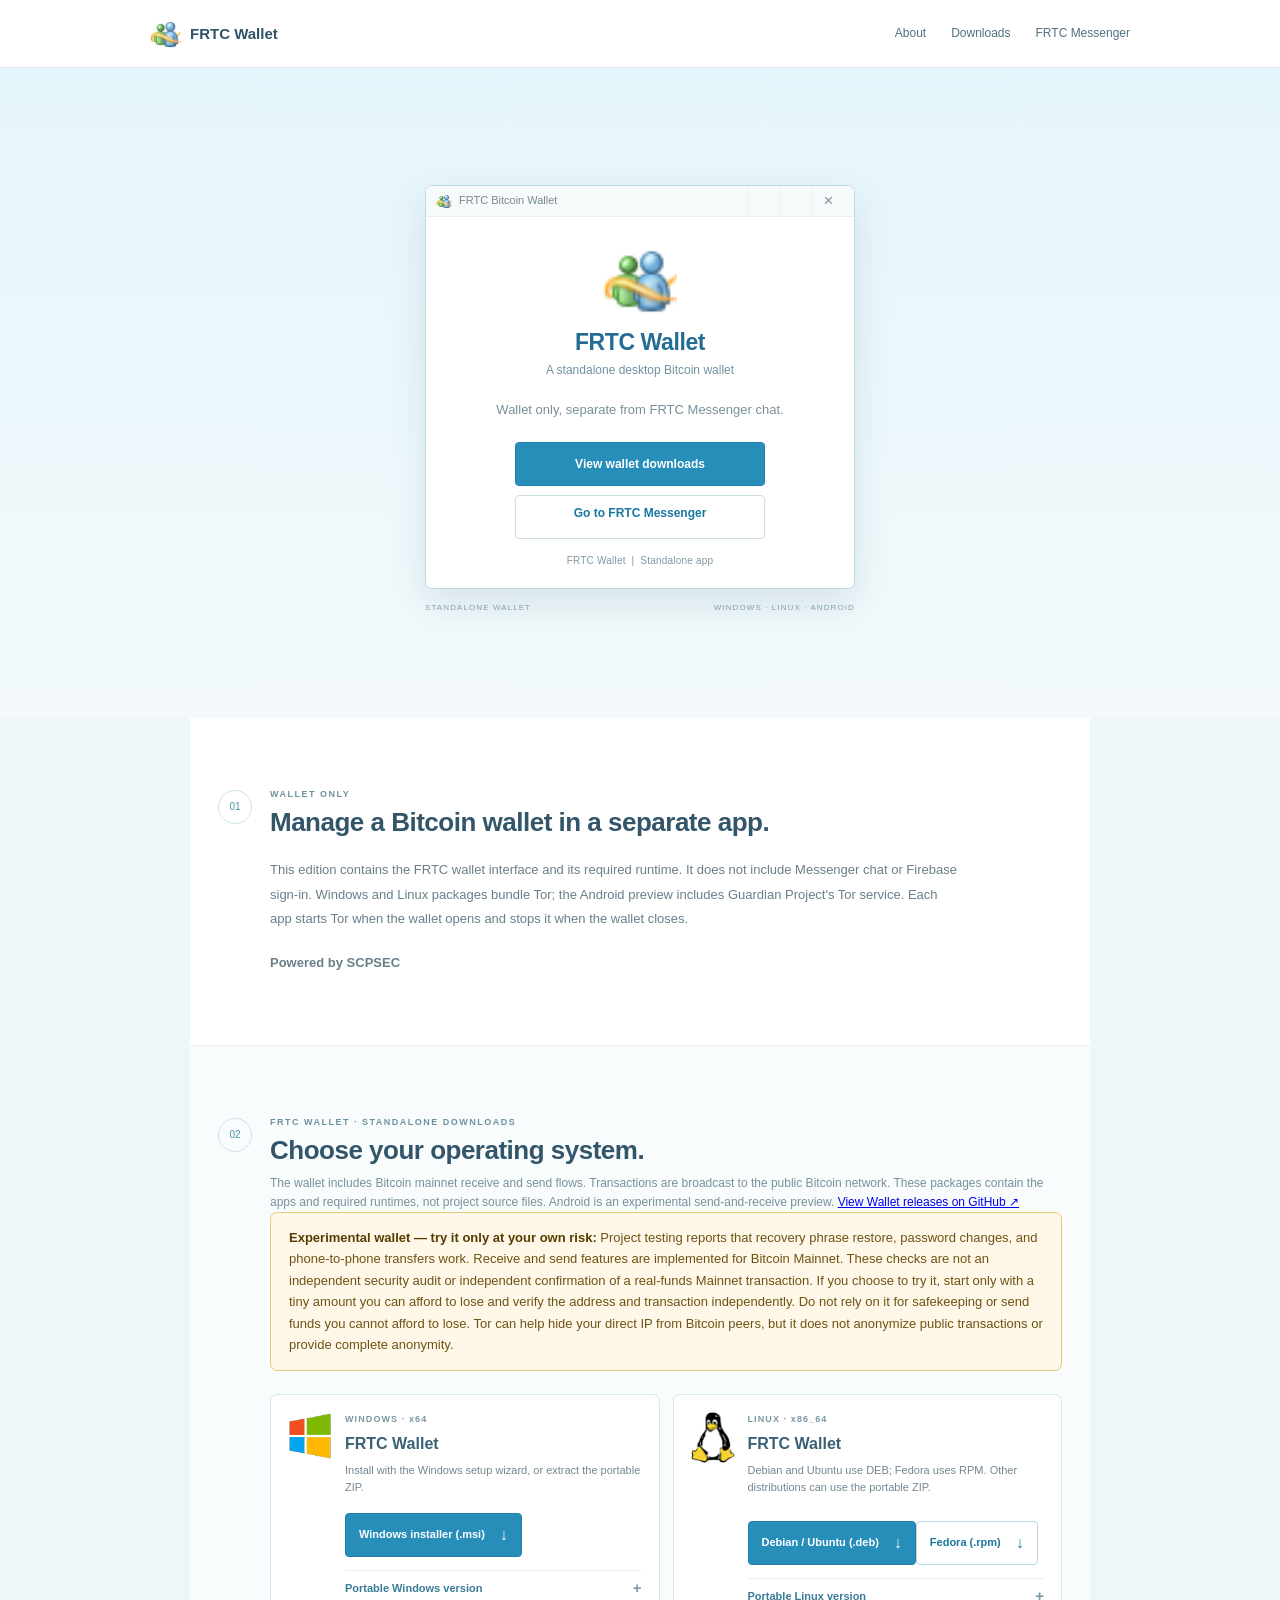
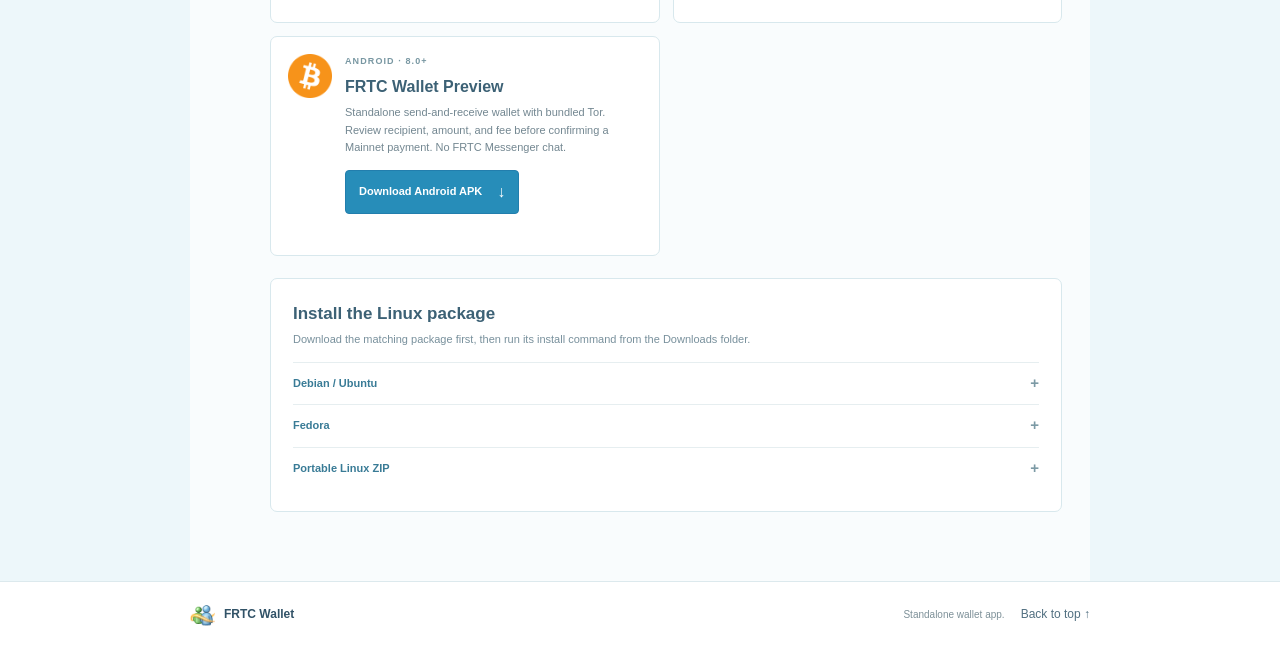
==== wallet.html @ ce77e5a1 "Publish SCPSEC website source" ====
<!doctype html>
<html lang="en">
<head>
  <meta charset="utf-8">
  <meta name="viewport" content="width=device-width, initial-scale=1">
  <meta name="theme-color" content="#e8f7fc">
  <meta name="description" content="Download the standalone FRTC Bitcoin Wallet for Windows, Linux, and Android.">
  <title>FRTC Wallet | Standalone app</title>
  <link rel="icon" type="image/png" href="ico/msgsres_1.png">
  <link rel="stylesheet" href="assits/site.css">
  <script defer src="assits/site.js"></script>
</head>
<body>
  <header class="site-header">
    <a class="brand" href="wallet.html"><img src="ico/msgsres_1.png" alt=""><span>FRTC Wallet</span></a>
    <nav aria-label="Main navigation"><a href="#about">About</a><a href="#downloads">Downloads</a><a href="index.html">FRTC Messenger</a></nav>
  </header>
  <main id="top">
    <section class="welcome" aria-labelledby="welcome-title">
      <div class="login-window">
        <div class="window-titlebar"><img src="ico/msgsres_1.png" alt=""><span>FRTC Bitcoin Wallet</span><span class="window-controls" aria-hidden="true"><i></i><i></i><b>×</b></span></div>
        <div class="login-body">
          <img class="main-logo" src="ico/msgsres_1.png" alt="FRTC Wallet logo">
          <h1 id="welcome-title">FRTC Wallet</h1>
          <p class="tagline">A standalone desktop Bitcoin wallet</p>
          <p class="splash-message">Wallet only, separate from FRTC Messenger chat.</p>
          <div class="splash-actions">
            <a class="primary-button" href="#downloads">View wallet downloads</a>
            <a class="secondary-button" href="index.html">Go to FRTC Messenger</a>
          </div>
          <p class="stay-connected">FRTC Wallet&nbsp; | &nbsp;Standalone app</p>
        </div>
      </div>
      <div class="welcome-caption"><span>STANDALONE WALLET</span><span>WINDOWS · LINUX · ANDROID</span></div>
    </section>
    <section class="content-section" id="about">
      <div class="section-title"><span>01</span><div><p class="section-kicker">WALLET ONLY</p><h2>Manage a Bitcoin wallet in a separate app.</h2></div></div>
      <p class="section-copy">This edition contains the FRTC wallet interface and its required runtime. It does not include Messenger chat or Firebase sign-in. Windows and Linux packages bundle Tor; the Android preview includes Guardian Project's Tor service. Each app starts Tor when the wallet opens and stops it when the wallet closes.</p>
      <p class="section-copy powered-by"><strong>Powered by SCPSEC</strong></p>
    </section>
    <section class="content-section downloads-section" id="downloads">
      <div class="section-title"><span>02</span><div><p class="section-kicker">FRTC WALLET · STANDALONE DOWNLOADS</p><h2>Choose your operating system.</h2><p class="download-intro">The wallet includes Bitcoin mainnet receive and send flows. Transactions are broadcast to the public Bitcoin network. These packages contain the apps and required runtimes, not project source files. Android is an experimental send-and-receive preview. <a href="https://github.com/adamraihane/frtc/releases" target="_blank" rel="noopener">View Wallet releases on GitHub ↗</a></p></div></div>
      <aside class="wallet-warning" role="note"><strong>Experimental wallet — try it only at your own risk:</strong> Project testing reports that recovery phrase restore, password changes, and phone-to-phone transfers work. Receive and send features are implemented for Bitcoin Mainnet. These checks are not an independent security audit or independent confirmation of a real-funds Mainnet transaction. If you choose to try it, start only with a tiny amount you can afford to lose and verify the address and transaction independently. Do not rely on it for safekeeping or send funds you cannot afford to lose. Tor can help hide your direct IP from Bitcoin peers, but it does not anonymize public transactions or provide complete anonymity.</aside>
      <div class="download-cards">
        <article class="download-card"><div class="download-icon platform-icon" aria-hidden="true"><img src="assits/windows-logo.png" alt=""></div><div class="download-content"><span class="platform-label">WINDOWS · x64</span><h3>FRTC Wallet</h3><p>Install with the Windows setup wizard, or extract the portable ZIP.</p><a class="download-button" href="https://github.com/adamraihane/frtc/releases/download/wallet-v1.0.7/FRTC_Wallet_windows_installer.msi">Windows installer (.msi) <span>↓</span></a><details class="alternate-downloads"><summary>Portable Windows version</summary><a href="https://github.com/adamraihane/frtc/releases/download/wallet-v1.0.7/FRTC_Wallet_windows.zip">Download Windows ZIP</a></details></div></article>
        <article class="download-card"><div class="download-icon platform-icon" aria-hidden="true"><img src="assits/linux-logo.png" alt=""></div><div class="download-content"><span class="platform-label">LINUX · x86_64</span><h3>FRTC Wallet</h3><p>Debian and Ubuntu use DEB; Fedora uses RPM. Other distributions can use the portable ZIP.</p><a class="download-button" href="https://github.com/adamraihane/frtc/releases/download/wallet-v1.0.7/FRTC_Wallet_linux.deb">Debian / Ubuntu (.deb) <span>↓</span></a><a class="download-button secondary-package" href="https://github.com/adamraihane/frtc/releases/download/wallet-v1.0.7/FRTC_Wallet_linux.rpm">Fedora (.rpm) <span>↓</span></a><details class="alternate-downloads"><summary>Portable Linux version</summary><a href="https://github.com/adamraihane/frtc/releases/download/wallet-v1.0.7/FRTC_Wallet_linux.zip">Download Linux ZIP</a></details></div></article>
        <article class="download-card"><div class="download-icon platform-icon" aria-hidden="true"><img src="assits/bitcoin-logo.png" alt=""></div><div class="download-content"><span class="platform-label">ANDROID · 8.0+</span><h3>FRTC Wallet Preview</h3><p>Standalone send-and-receive wallet with bundled Tor. Review recipient, amount, and fee before confirming a Mainnet payment. No FRTC Messenger chat.</p><a class="download-button" href="https://github.com/adamraihane/frtc/releases/download/wallet-android-v1.0.1/FRTC_Wallet_Android_1.0.1.apk">Download Android APK <span>↓</span></a></div></article>
      </div>
      <div class="download-help">
        <h3>Install the Linux package</h3>
        <p class="help-lead">Download the matching package first, then run its install command from the Downloads folder.</p>
        <details class="help-item"><summary>Debian / Ubuntu</summary><div class="distro-command"><pre><code>cd ~/Downloads
sudo apt install ./FRTC_Wallet_linux.deb</code></pre></div><p>Open FRTC Wallet from the applications menu.</p></details>
        <details class="help-item"><summary>Fedora</summary><div class="distro-command"><pre><code>cd ~/Downloads
sudo dnf install ./FRTC_Wallet_linux.rpm</code></pre></div><p>Open FRTC Wallet from the applications menu.</p></details>
        <details class="help-item"><summary>Portable Linux ZIP</summary><ol class="linux-steps"><li>Extract the ZIP archive.</li><li>Open a terminal in the extracted wallet folder.</li><li>Run <code>chmod +x "./bin/FRTC Wallet"</code>, then <code>./bin/FRTC\ Wallet</code>.</li></ol></details>
      </div>
    </section>
  </main>
  <footer class="site-footer"><a class="brand footer-brand" href="wallet.html"><img src="ico/msgsres_1.png" alt=""><span>FRTC Wallet</span></a><span>Standalone wallet app.</span><a href="#top">Back to top ↑</a></footer>
</body>
</html>
---- assits/site.css ----
:root{--blue:#278db9;--blue-dark:#1977a1;--ink:#354956;--muted:#78909c;--line:#cbdfe6;--pale:#e9f7fc;--white:#fff;--green:#5dbb83;--red:#b93838}*{box-sizing:border-box}html{scroll-behavior:smooth;scroll-padding-top:82px}body{margin:0;background:#edf7fa;color:var(--ink);font-family:"Segoe UI",Tahoma,Arial,sans-serif;font-size:14px;line-height:1.6}.site-header{height:68px;padding:0 max(24px,calc((100% - 980px)/2));display:flex;align-items:center;justify-content:space-between;background:#fff;border-bottom:1px solid #dcebf0}.brand{display:flex;align-items:center;gap:9px;color:#315267;font-weight:600;font-size:15px;text-decoration:none}.brand img{width:31px;height:31px;object-fit:contain}.site-header nav{display:flex;gap:25px}.site-header nav a,.site-footer>a:last-child{color:#527081;text-decoration:none;font-size:12px}.site-header nav a:hover,.site-footer a:hover{color:var(--blue)}.welcome{min-height:650px;padding:35px 20px 22px;background:linear-gradient(180deg,#e4f5fb 0,#f4fafc 100%);display:flex;flex-direction:column;align-items:center;justify-content:center}.login-window{width:min(100%,430px);background:#fff;border:1px solid #bfd9e2;box-shadow:0 16px 38px rgba(57,100,121,.14);border-radius:7px;overflow:hidden}.window-titlebar{height:31px;padding:0 10px;display:flex;align-items:center;gap:7px;background:#f6fafb;border-bottom:1px solid #e6eff2;color:#778990;font-size:11px}.window-titlebar img{width:16px;height:16px;object-fit:contain}.window-controls{margin-left:auto;display:flex;align-items:center;gap:0;height:100%;color:#83949b}.window-controls i,.window-controls b{width:32px;height:100%;display:grid;place-items:center;font-style:normal;font-weight:400;border-left:1px solid #edf1f2}.window-controls b{font-size:17px}.login-body{padding:25px 34px 19px;text-align:center}.main-logo{width:74px;height:74px;object-fit:contain;margin:0 auto 6px}.login-body h1{font-size:23px;line-height:1.25;margin:0;color:#236d94;font-weight:650;letter-spacing:-.4px}.tagline{margin:4px 0 20px;color:#7090a0;font-size:12px}.auth-tabs{display:grid;grid-template-columns:1fr 1fr;border:1px solid #c5dce4;border-bottom:0;background:#fbfdfe}.auth-tab{height:39px;border:0;border-bottom:1px solid #c5dce4;background:#f6fafb;color:#657e89;font:12px "Segoe UI",sans-serif;cursor:pointer}.auth-tab+ .auth-tab{border-left:1px solid #dce9ed}.auth-tab.active{background:#fff;border-bottom-color:#fff;color:var(--blue-dark);font-weight:650}.auth-form{padding:17px 16px 18px;border:1px solid #c5dce4;border-top:0;display:flex;flex-direction:column;gap:10px}.auth-form input:not([type=checkbox]),.auth-form select{width:100%;height:38px;border:1px solid #c7d9df;border-radius:0;background:#fff;padding:0 10px;color:#354956;font:12px "Segoe UI",sans-serif;outline:none}.auth-form input::placeholder{color:#91a1a9}.auth-form input:focus,.auth-form select:focus{border-color:#50a4c5;box-shadow:0 0 0 2px rgba(39,141,190,.12)}.login-options{display:flex;align-items:center;justify-content:center;gap:8px;flex-wrap:wrap;color:#647d88;font-size:11px;margin:0 0 1px}.remember{display:inline-flex;align-items:center;gap:4px;margin-right:4px;cursor:pointer}.remember input{accent-color:var(--blue)}.presence-label{color:#758991}.login-options select{width:auto;height:26px;padding:0 19px 0 6px;font-size:11px}.primary-button{min-height:38px;padding:9px 20px;border:1px solid #227ead;border-radius:0;background:var(--blue);color:#fff;font:600 12px "Segoe UI",sans-serif;cursor:pointer;text-decoration:none;display:inline-flex;align-items:center;justify-content:center;align-self:center}.primary-button:hover{background:var(--blue-dark)}.primary-button:disabled{opacity:.6;cursor:wait}.form-message{min-height:18px;margin:10px 0 0;font-size:11px;color:#58717e}.form-message.error{color:var(--red)}.form-message.success{color:#357d52}.stay-connected{margin:14px 0 0;color:#8098a3;font-size:10px;letter-spacing:.2px}.account-panel{padding:20px 17px;border:1px solid #c5dce4;text-align:center}.account-panel h2{margin:11px 0 2px;font-size:20px;color:#236d94}.account-handle{margin:0 0 11px;color:#6b8794;font-size:12px}.account-message{font-size:12px;color:#667f8b;line-height:1.7}.account-status{display:flex;align-items:center;justify-content:center;gap:7px;color:#628171;font-size:11px}.status-dot{width:8px;height:8px;background:var(--green);border-radius:50%}.download-cta{margin:4px auto 10px}.signout-button{display:block;margin:0 auto;border:0;background:transparent;color:#347f9f;font:12px "Segoe UI",sans-serif;cursor:pointer}.is-hidden{display:none!important}.sr-only{position:absolute;width:1px;height:1px;padding:0;margin:-1px;overflow:hidden;clip:rect(0,0,0,0);white-space:nowrap;border:0}.welcome-caption{width:min(100%,430px);margin-top:13px;display:flex;justify-content:space-between;color:#83a0ac;font-size:8px;letter-spacing:1.1px}.content-section{max-width:900px;margin:0 auto;padding:69px 28px;background:#fff}.section-title{display:flex;align-items:flex-start;gap:18px}.section-title>span{width:34px;height:34px;flex:0 0 34px;border:1px solid #cce2e9;border-radius:50%;display:grid;place-items:center;color:#4f90a9;font-size:10px;margin-top:3px}.section-kicker{margin:0 0 5px;color:#6d929f;font-size:9px;letter-spacing:1.5px;font-weight:650}.section-title h2{margin:0;color:#33556a;font-size:26px;line-height:1.25;font-weight:600;letter-spacing:-.5px}.section-copy{max-width:690px;margin:19px 0 0 52px;color:#6a7f89;font-size:13px;line-height:1.9}.feature-section{border-top:1px solid #edf3f5;background:#fff}.feature-list{margin:22px 0 0 52px;display:grid;grid-template-columns:1fr 1fr;gap:12px}.feature-list article{display:flex;align-items:flex-start;gap:11px;padding:15px 14px;border:1px solid #e2edf0;background:#fcfefe;min-height:86px}.feature-list img{width:27px;height:27px;object-fit:contain;padding:3px;background:#eaf6f9;border-radius:5px}.feature-list h3,.download-card h3{margin:0 0 3px;font-size:13px;color:#3c6175;font-weight:650}.feature-list p,.download-card p{margin:0;color:#738791;font-size:11px;line-height:1.6}.downloads-section{border-top:1px solid #edf3f5;background:#f9fcfd}.download-cards{margin:23px 0 0 52px;display:grid;grid-template-columns:1fr 1fr;gap:13px}.download-card{display:flex;align-items:flex-start;gap:13px;padding:17px;border:1px solid #d8e8ed;background:#fff}.download-icon{width:38px;height:38px;flex:0 0 38px;border:1px solid #d8e9ee;border-radius:5px;display:grid;place-items:center;color:#3988a6;font-size:19px}.download-icon.platform-icon{width:44px;height:44px;flex:0 0 44px;border:0;border-radius:0;background:transparent}.platform-icon img{display:block;width:100%;height:100%;object-fit:contain}.linux-mark{color:#648b70}.download-card p{margin:3px 0 9px}.download-card code{font-family:Consolas,monospace;background:#f0f6f8;padding:1px 3px;color:#45697a;font-size:10px}.download-link{display:inline-block;color:#237da3;font-size:11px;font-weight:650;text-decoration:none}.download-link:hover{text-decoration:underline}.download-link span{padding-left:5px}.download-note{margin:13px 0 0 52px;font-size:10px;color:#80949d}.site-footer{min-height:66px;padding:13px max(24px,calc((100% - 900px)/2));display:flex;align-items:center;gap:16px;border-top:1px solid #dce9ed;background:#fff;color:#7d9098;font-size:10px}.footer-brand{font-size:12px}.footer-brand img{width:25px;height:25px}.site-footer>span{margin-left:auto}.site-footer>a:last-child{text-decoration:none}
@media(max-width:620px){.site-header{height:auto;min-height:60px;padding:10px 17px;align-items:flex-start;flex-direction:column;gap:7px}.brand{font-size:14px}.brand img{width:27px;height:27px}.site-header nav{width:100%;gap:22px}.site-header nav a{font-size:11px}.welcome{padding:25px 13px 19px;min-height:0}.login-body{padding:20px 18px 16px}.main-logo{width:65px;height:65px}.login-body h1{font-size:21px}.auth-form{padding:15px 11px}.content-section{padding:48px 20px}.section-title{gap:12px}.section-title h2{font-size:22px}.section-copy,.feature-list,.download-cards,.download-note{margin-left:46px}.section-copy{font-size:12px}.feature-list,.download-cards{grid-template-columns:1fr}.feature-list article{min-height:0}.site-footer{padding:14px 18px;flex-wrap:wrap;gap:10px}.site-footer>span{margin-left:auto}.footer-brand{margin-right:auto}}
.splash-message{margin:18px 0 21px;color:var(--muted);font-size:13px}.splash-actions{display:flex;flex-direction:column;align-items:center;gap:9px}.splash-actions .primary-button,.splash-actions .secondary-button{width:min(100%,250px);text-decoration:none}.secondary-button{display:inline-block;padding:8px 14px;border:1px solid var(--line);border-radius:3px;background:#fff;color:var(--blue-dark);font-weight:600;font-size:12px}.secondary-button:hover{background:#f4fafc}
.linux-setup{margin-top:24px;padding:20px;background:#f7fbfc;border:1px solid var(--line);border-radius:4px;text-align:left}.linux-setup>h3{margin:0 0 12px;color:#315267}.distro-command{margin:14px 0}.distro-command h4{margin:0 0 5px;color:#527081;font-size:13px}.distro-command pre{overflow-x:auto;margin:0;padding:12px;background:#263943;color:#eef8fb;border-radius:3px;line-height:1.6}.linux-setup>p{margin:14px 0 0;color:var(--muted);font-size:12px}.linux-setup code{font-family:Consolas,monospace;font-size:12px}
.linux-steps{margin:0 0 18px;padding-left:22px;color:#657d88;font-size:12px;line-height:1.8}.linux-steps li{margin:5px 0;padding-left:4px}.linux-launch{overflow-x:auto;margin:15px 0;padding:12px;background:#263943;color:#eef8fb;border-radius:3px;line-height:1.7}
.download-intro{margin:7px 0 0;color:var(--muted);font-size:12px}.download-cards{align-items:stretch}.download-card{min-width:0;min-height:220px}.download-content{min-width:0;flex:1}.platform-label{display:block;margin:0 0 5px;color:#7897a2;font-size:9px;font-weight:700;letter-spacing:1.1px}.download-content h3{font-size:16px}.download-content>p{min-height:38px;margin:5px 0 13px}.download-button{display:inline-flex;align-items:center;justify-content:space-between;gap:15px;min-height:38px;padding:8px 13px;border:1px solid #227ead;background:var(--blue);color:#fff;font-size:11px;font-weight:650;text-decoration:none}.download-button:hover{background:var(--blue-dark)}.download-button span{font-size:16px}.alternate-downloads{margin-top:13px;border-top:1px solid #e7eff1;padding-top:9px}.alternate-downloads summary,.help-item summary{cursor:pointer;color:#397b96;font-size:11px;font-weight:650;list-style:none}.alternate-downloads summary::-webkit-details-marker,.help-item summary::-webkit-details-marker{display:none}.alternate-downloads summary:after,.help-item summary:after{content:"+";float:right;color:#7c9aa5;font-size:15px;line-height:1}.alternate-downloads[open] summary:after,.help-item[open] summary:after{content:"−"}.alternate-downloads>a{display:block;margin:9px 0 0;color:#527889;font-size:11px;text-decoration:none}.alternate-downloads>a:hover{text-decoration:underline;color:var(--blue-dark)}.alternate-downloads>p{margin:10px 0 6px}.download-help{margin:22px 0 0 52px;padding:21px 22px;background:#fff;border:1px solid #d8e8ed}.download-help>h3{margin:0;color:#3c6175;font-size:17px}.help-lead{margin:4px 0 13px;color:var(--muted);font-size:11px}.help-item{border-top:1px solid #e6eef0;padding:12px 0}.help-item .linux-steps{margin:10px 0 0}.help-item>p{margin:10px 0 2px;color:#657d88;font-size:12px;line-height:1.7}.help-item .distro-command{margin:12px 0}.help-item .distro-command pre{font-size:11px}.help-item .linux-launch{font-size:11px}
.download-button.secondary-package{margin-top:8px;background:#fff;color:var(--blue-dark);border-color:#b9d7e1}.download-button.secondary-package:hover{background:#f2fafc}
@media(max-width:620px){.download-intro{max-width:350px}.download-card{min-height:0;padding:14px}.download-content>p{min-height:0}.download-help{margin-left:46px;padding:17px 15px}.download-help>h3{font-size:15px}.help-item{padding:11px 0}}
.wallet-warning{margin:0 0 22px 52px;padding:14px 18px;background:#fff7e7;border:1px solid #e6c87a;color:#6d5315;font-size:13px;line-height:1.65}.wallet-warning strong{color:#573c00}@media(max-width:620px){.wallet-warning{margin-left:46px;padding:12px}}
.privacy-explainer{margin-top:0;margin-bottom:22px}.privacy-points{display:grid;grid-template-columns:repeat(2,minmax(0,1fr));gap:0 22px}.privacy-points p{margin:10px 0 0;color:#657d88;font-size:12px;line-height:1.7}.privacy-points strong{color:#3c6175}@media(max-width:620px){.privacy-points{grid-template-columns:1fr}}

/* Responsive polish: comfortable touch targets, centered mobile layout, and gentle motion. */
:root{--motion-ease:cubic-bezier(.2,.75,.25,1)}
body{overflow-x:hidden}
.site-header nav a,.site-footer>a:last-child{min-height:40px;display:inline-flex;align-items:center}
.primary-button,.secondary-button,.download-button{min-height:44px;border-radius:4px;transition:background-color .18s ease,box-shadow .18s ease,transform .18s var(--motion-ease)}
.primary-button:hover,.secondary-button:hover,.download-button:hover{transform:translateY(-2px);box-shadow:0 5px 14px rgba(39,110,140,.16)}
.login-window{animation:window-enter .65s var(--motion-ease) both}
.welcome-caption{animation:fade-up .65s .12s var(--motion-ease) both}
.content-section{animation:fade-up .7s var(--motion-ease) both}
.feature-list article,.download-card{border-radius:7px;transition:transform .2s var(--motion-ease),box-shadow .2s ease,border-color .2s ease}
.feature-list article:hover,.download-card:hover{transform:translateY(-3px);border-color:#bfdce5;box-shadow:0 9px 22px rgba(61,107,126,.09)}
.platform-icon img{transition:transform .2s var(--motion-ease)}
.download-card:hover .platform-icon img{transform:scale(1.06)}
.wallet-warning,.download-help{border-radius:7px}
.download-button:focus-visible,.primary-button:focus-visible,.secondary-button:focus-visible,.site-header a:focus-visible,.site-footer a:focus-visible,summary:focus-visible{outline:3px solid rgba(39,141,185,.35);outline-offset:3px}
@keyframes window-enter{from{opacity:0;transform:translateY(14px) scale(.985)}to{opacity:1;transform:translateY(0) scale(1)}}
@keyframes fade-up{from{opacity:0;transform:translateY(10px)}to{opacity:1;transform:translateY(0)}}
@media(max-width:760px){
 .site-header{position:relative;padding:10px 18px;align-items:center;flex-direction:row;gap:12px}
 .site-header nav{width:auto;justify-content:center;gap:clamp(10px,3vw,22px)}
 .site-header nav a{font-size:12px}
 .welcome{padding:26px 16px 20px}
 .content-section{padding:46px clamp(18px,5vw,32px)}
 .section-title{justify-content:center;text-align:left;max-width:620px;margin:0 auto}
 .section-copy,.feature-list,.download-cards,.download-note,.wallet-warning,.download-help{width:min(100%,620px);margin-left:auto;margin-right:auto}
 .section-copy{margin-top:18px}
 .feature-list{grid-template-columns:repeat(2,minmax(0,1fr))}
 .download-cards{grid-template-columns:repeat(2,minmax(0,1fr))}
 .download-card{padding:16px}
 .wallet-warning{margin-top:18px}
 .download-help{margin-top:20px}
 .wallet-download-title{margin-top:40px}
}
@media(max-width:560px){
 .site-header{align-items:flex-start;flex-direction:column;padding:11px 17px 8px;gap:3px}
 .site-header nav{width:100%;justify-content:space-between;gap:8px}
 .site-header nav a{min-height:40px;font-size:12px}
 .welcome{padding:20px 13px 17px}
 .login-window{width:min(100%,430px)}
 .login-body{padding:22px 18px 17px}
 .welcome-caption{width:min(100%,430px);font-size:7px;letter-spacing:.8px}
 .content-section{padding:40px 17px}
 .section-title{gap:10px;justify-content:flex-start}
 .section-title>span{width:30px;height:30px;flex-basis:30px}
 .section-title h2{font-size:clamp(20px,6vw,24px)}
 .section-kicker{font-size:8px;letter-spacing:1.1px}
 .section-copy{font-size:13px;line-height:1.75}
 .feature-list,.download-cards{grid-template-columns:1fr;gap:11px}
 .feature-list article{padding:15px;min-height:76px}
 .download-card{min-height:0;padding:16px}
 .download-content>p{min-height:0}
 .download-button{width:100%;font-size:12px}
 .alternate-downloads summary,.help-item summary{min-height:40px;display:flex;align-items:center;justify-content:space-between}
 .wallet-warning{font-size:12px}
 .download-help{padding:16px 14px}
 .privacy-points{grid-template-columns:1fr}
 .site-footer{justify-content:center;text-align:center}
 .footer-brand{margin:0}
 .site-footer>span{width:100%;margin:0}
}
@media(prefers-reduced-motion:reduce){*,*::before,*::after{scroll-behavior:auto!important;animation-duration:.01ms!important;animation-iteration-count:1!important;transition-duration:.01ms!important}}
@media(max-width:560px){
 .section-title{justify-content:center;text-align:center}
 .section-title>div{min-width:0}
 .section-copy{text-align:center}
 .feature-list article{flex-direction:column;align-items:center;text-align:center}
 .download-card{flex-direction:column;align-items:center;text-align:center}
 .download-content{width:100%}
 .platform-label{text-align:center}
 .alternate-downloads{text-align:left}
 .wallet-warning{text-align:center}
 .download-help{text-align:left}
 .download-help>h3,.download-help>.help-lead{text-align:center}
 .privacy-points p{text-align:left}
 .download-cards.wallet-link-cards{max-width:100%}
}
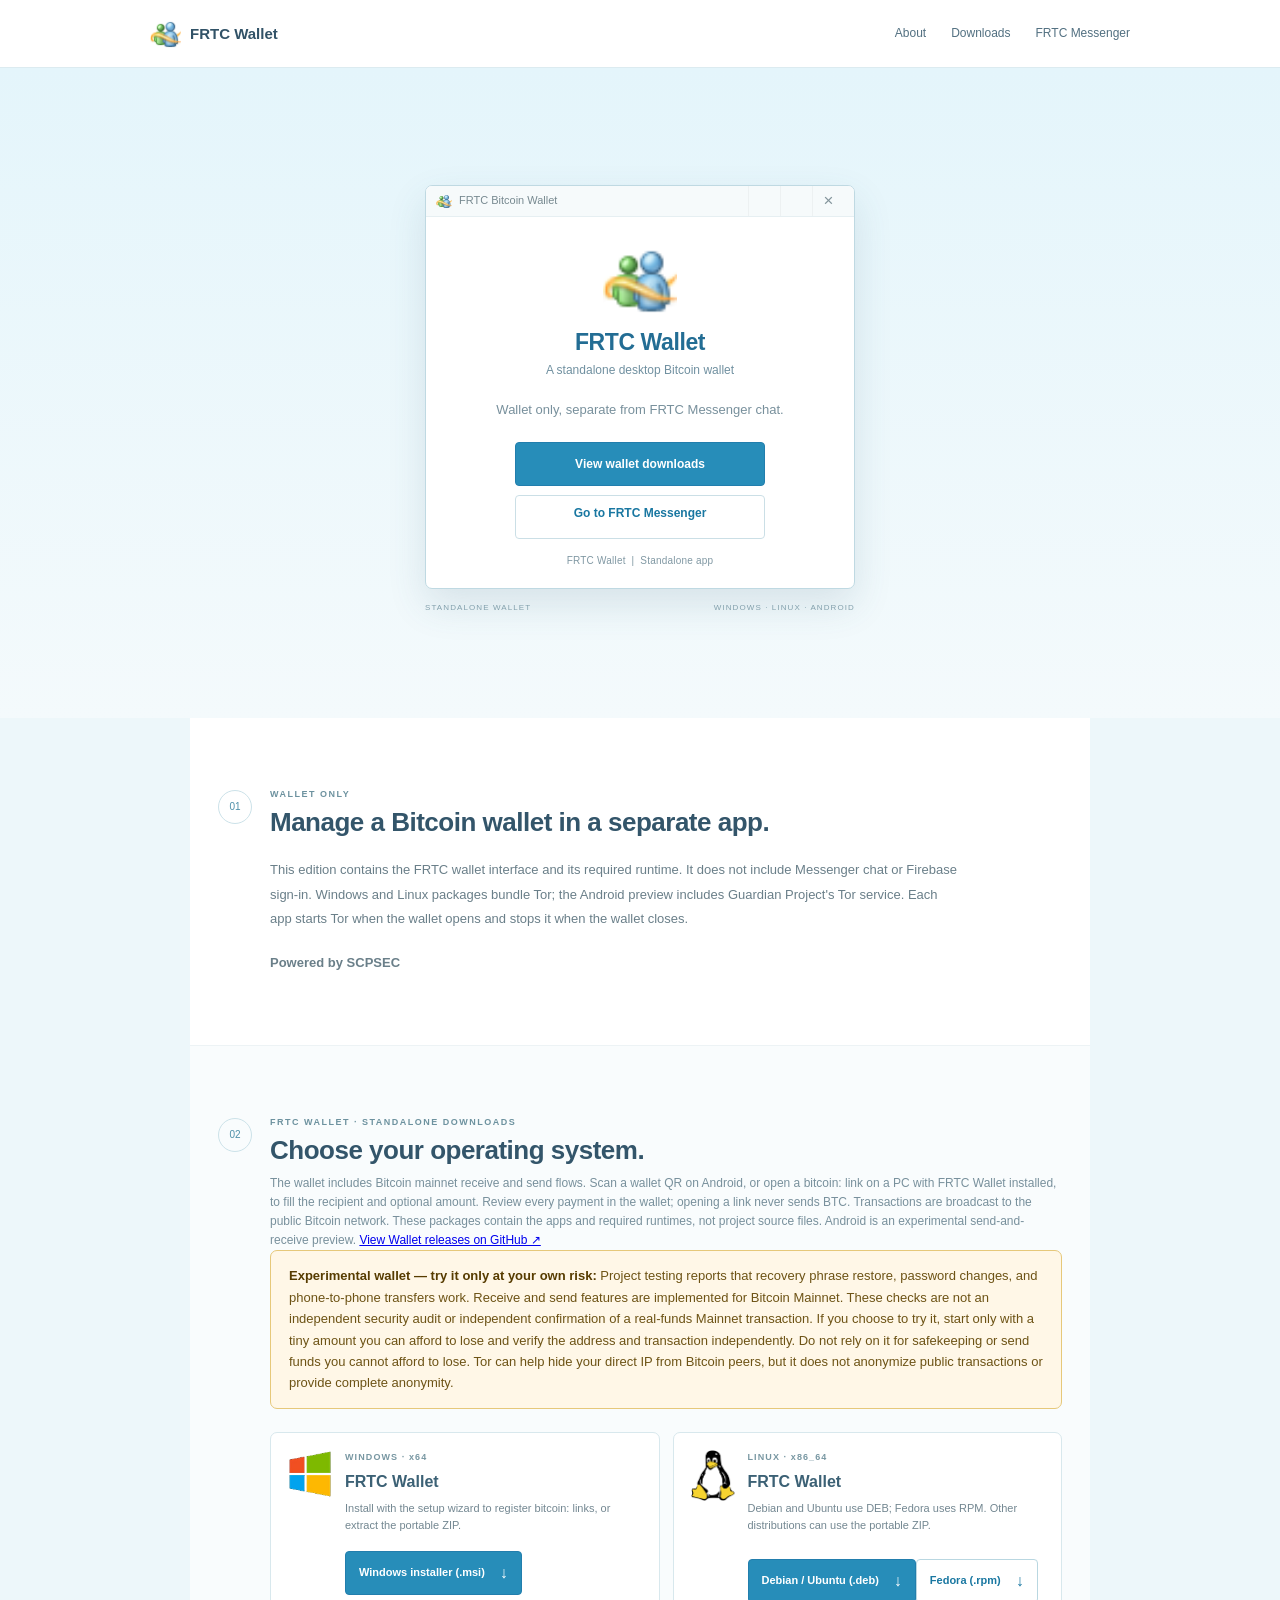
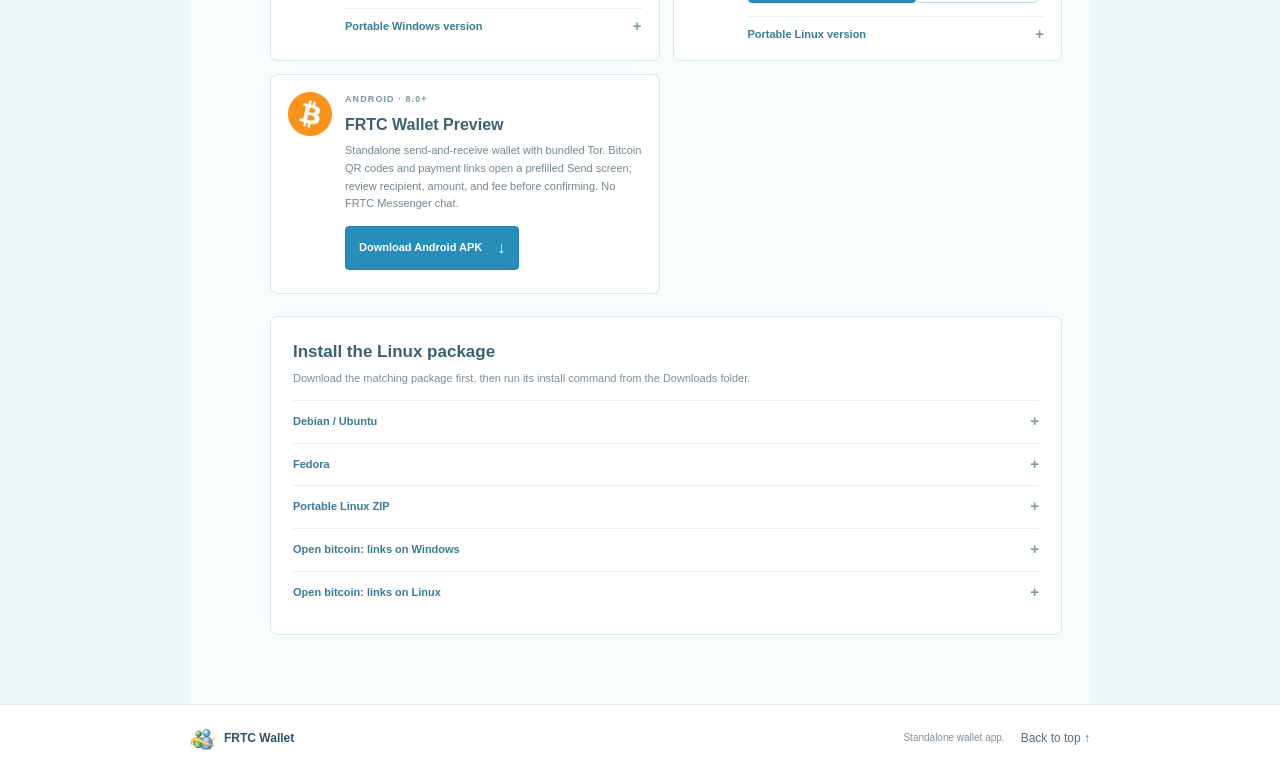
==== commit 311cd24f: "Update wallet downloads and bitcoin links" ====
--- a/wallet.html
+++ b/wallet.html
@@ -39,12 +39,12 @@
       <p class="section-copy powered-by"><strong>Powered by SCPSEC</strong></p>
     </section>
     <section class="content-section downloads-section" id="downloads">
-      <div class="section-title"><span>02</span><div><p class="section-kicker">FRTC WALLET · STANDALONE DOWNLOADS</p><h2>Choose your operating system.</h2><p class="download-intro">The wallet includes Bitcoin mainnet receive and send flows. Transactions are broadcast to the public Bitcoin network. These packages contain the apps and required runtimes, not project source files. Android is an experimental send-and-receive preview. <a href="https://github.com/adamraihane/frtc/releases" target="_blank" rel="noopener">View Wallet releases on GitHub ↗</a></p></div></div>
+      <div class="section-title"><span>02</span><div><p class="section-kicker">FRTC WALLET · STANDALONE DOWNLOADS</p><h2>Choose your operating system.</h2><p class="download-intro">The wallet includes Bitcoin mainnet receive and send flows. Scan a wallet QR on Android, or open a bitcoin: link on a PC with FRTC Wallet installed, to fill the recipient and optional amount. Review every payment in the wallet; opening a link never sends BTC. Transactions are broadcast to the public Bitcoin network. These packages contain the apps and required runtimes, not project source files. Android is an experimental send-and-receive preview. <a href="https://github.com/adamraihane/frtc-releases/releases" target="_blank" rel="noopener">View Wallet releases on GitHub ↗</a></p></div></div>
       <aside class="wallet-warning" role="note"><strong>Experimental wallet — try it only at your own risk:</strong> Project testing reports that recovery phrase restore, password changes, and phone-to-phone transfers work. Receive and send features are implemented for Bitcoin Mainnet. These checks are not an independent security audit or independent confirmation of a real-funds Mainnet transaction. If you choose to try it, start only with a tiny amount you can afford to lose and verify the address and transaction independently. Do not rely on it for safekeeping or send funds you cannot afford to lose. Tor can help hide your direct IP from Bitcoin peers, but it does not anonymize public transactions or provide complete anonymity.</aside>
       <div class="download-cards">
-        <article class="download-card"><div class="download-icon platform-icon" aria-hidden="true"><img src="assits/windows-logo.png" alt=""></div><div class="download-content"><span class="platform-label">WINDOWS · x64</span><h3>FRTC Wallet</h3><p>Install with the Windows setup wizard, or extract the portable ZIP.</p><a class="download-button" href="https://github.com/adamraihane/frtc/releases/download/wallet-v1.0.7/FRTC_Wallet_windows_installer.msi">Windows installer (.msi) <span>↓</span></a><details class="alternate-downloads"><summary>Portable Windows version</summary><a href="https://github.com/adamraihane/frtc/releases/download/wallet-v1.0.7/FRTC_Wallet_windows.zip">Download Windows ZIP</a></details></div></article>
-        <article class="download-card"><div class="download-icon platform-icon" aria-hidden="true"><img src="assits/linux-logo.png" alt=""></div><div class="download-content"><span class="platform-label">LINUX · x86_64</span><h3>FRTC Wallet</h3><p>Debian and Ubuntu use DEB; Fedora uses RPM. Other distributions can use the portable ZIP.</p><a class="download-button" href="https://github.com/adamraihane/frtc/releases/download/wallet-v1.0.7/FRTC_Wallet_linux.deb">Debian / Ubuntu (.deb) <span>↓</span></a><a class="download-button secondary-package" href="https://github.com/adamraihane/frtc/releases/download/wallet-v1.0.7/FRTC_Wallet_linux.rpm">Fedora (.rpm) <span>↓</span></a><details class="alternate-downloads"><summary>Portable Linux version</summary><a href="https://github.com/adamraihane/frtc/releases/download/wallet-v1.0.7/FRTC_Wallet_linux.zip">Download Linux ZIP</a></details></div></article>
-        <article class="download-card"><div class="download-icon platform-icon" aria-hidden="true"><img src="assits/bitcoin-logo.png" alt=""></div><div class="download-content"><span class="platform-label">ANDROID · 8.0+</span><h3>FRTC Wallet Preview</h3><p>Standalone send-and-receive wallet with bundled Tor. Review recipient, amount, and fee before confirming a Mainnet payment. No FRTC Messenger chat.</p><a class="download-button" href="https://github.com/adamraihane/frtc/releases/download/wallet-android-v1.0.1/FRTC_Wallet_Android_1.0.1.apk">Download Android APK <span>↓</span></a></div></article>
+        <article class="download-card"><div class="download-icon platform-icon" aria-hidden="true"><img src="assits/windows-logo.png" alt=""></div><div class="download-content"><span class="platform-label">WINDOWS · x64</span><h3>FRTC Wallet</h3><p>Install with the setup wizard to register bitcoin: links, or extract the portable ZIP.</p><a class="download-button" href="https://github.com/adamraihane/frtc-releases/releases/download/wallet-v1.0.8/FRTC_Wallet_windows_installer.msi">Windows installer (.msi) <span>↓</span></a><details class="alternate-downloads"><summary>Portable Windows version</summary><a href="https://github.com/adamraihane/frtc-releases/releases/download/wallet-v1.0.8/FRTC_Wallet_windows.zip">Download Windows ZIP</a></details></div></article>
+        <article class="download-card"><div class="download-icon platform-icon" aria-hidden="true"><img src="assits/linux-logo.png" alt=""></div><div class="download-content"><span class="platform-label">LINUX · x86_64</span><h3>FRTC Wallet</h3><p>Debian and Ubuntu use DEB; Fedora uses RPM. Other distributions can use the portable ZIP.</p><a class="download-button" href="https://github.com/adamraihane/frtc-releases/releases/download/wallet-v1.0.8/FRTC_Wallet_linux.deb">Debian / Ubuntu (.deb) <span>↓</span></a><a class="download-button secondary-package" href="https://github.com/adamraihane/frtc-releases/releases/download/wallet-v1.0.8/FRTC_Wallet_linux.rpm">Fedora (.rpm) <span>↓</span></a><details class="alternate-downloads"><summary>Portable Linux version</summary><a href="https://github.com/adamraihane/frtc-releases/releases/download/wallet-v1.0.8/FRTC_Wallet_linux.zip">Download Linux ZIP</a></details></div></article>
+        <article class="download-card"><div class="download-icon platform-icon" aria-hidden="true"><img src="assits/bitcoin-logo.png" alt=""></div><div class="download-content"><span class="platform-label">ANDROID · 8.0+</span><h3>FRTC Wallet Preview</h3><p>Standalone send-and-receive wallet with bundled Tor. Bitcoin QR codes and payment links open a prefilled Send screen; review recipient, amount, and fee before confirming. No FRTC Messenger chat.</p><a class="download-button" href="https://github.com/adamraihane/frtc-releases/releases/download/wallet-android-v1.0.2/FRTC_Wallet_Android_1.0.2.apk">Download Android APK <span>↓</span></a></div></article>
       </div>
       <div class="download-help">
         <h3>Install the Linux package</h3>
@@ -54,6 +54,8 @@
         <details class="help-item"><summary>Fedora</summary><div class="distro-command"><pre><code>cd ~/Downloads
 sudo dnf install ./FRTC_Wallet_linux.rpm</code></pre></div><p>Open FRTC Wallet from the applications menu.</p></details>
         <details class="help-item"><summary>Portable Linux ZIP</summary><ol class="linux-steps"><li>Extract the ZIP archive.</li><li>Open a terminal in the extracted wallet folder.</li><li>Run <code>chmod +x "./bin/FRTC Wallet"</code>, then <code>./bin/FRTC\ Wallet</code>.</li></ol></details>
+        <details class="help-item"><summary>Open bitcoin: links on Windows</summary><p>The Windows installer registers FRTC Wallet for your Windows account. The portable ZIP does not change Windows settings automatically. To register it, extract the complete ZIP, open the extracted wallet folder in PowerShell, and run <code>powershell -ExecutionPolicy Bypass -File .\Register-Bitcoin-Links.ps1</code>. To undo it, run <code>powershell -ExecutionPolicy Bypass -File .\Unregister-Bitcoin-Links.ps1</code>. FRTC Wallet fills the recipient and amount; it never sends just because a link was opened.</p></details>
+        <details class="help-item"><summary>Open bitcoin: links on Linux</summary><p>The DEB and RPM installers register the wallet as a bitcoin: link handler. For the portable ZIP, extract it and run <code>./register-bitcoin-links.sh</code> from its folder. Run <code>./unregister-bitcoin-links.sh</code> to remove that per-user link handler. Opening a link fills the Send screen for review.</p></details>
       </div>
     </section>
   </main>
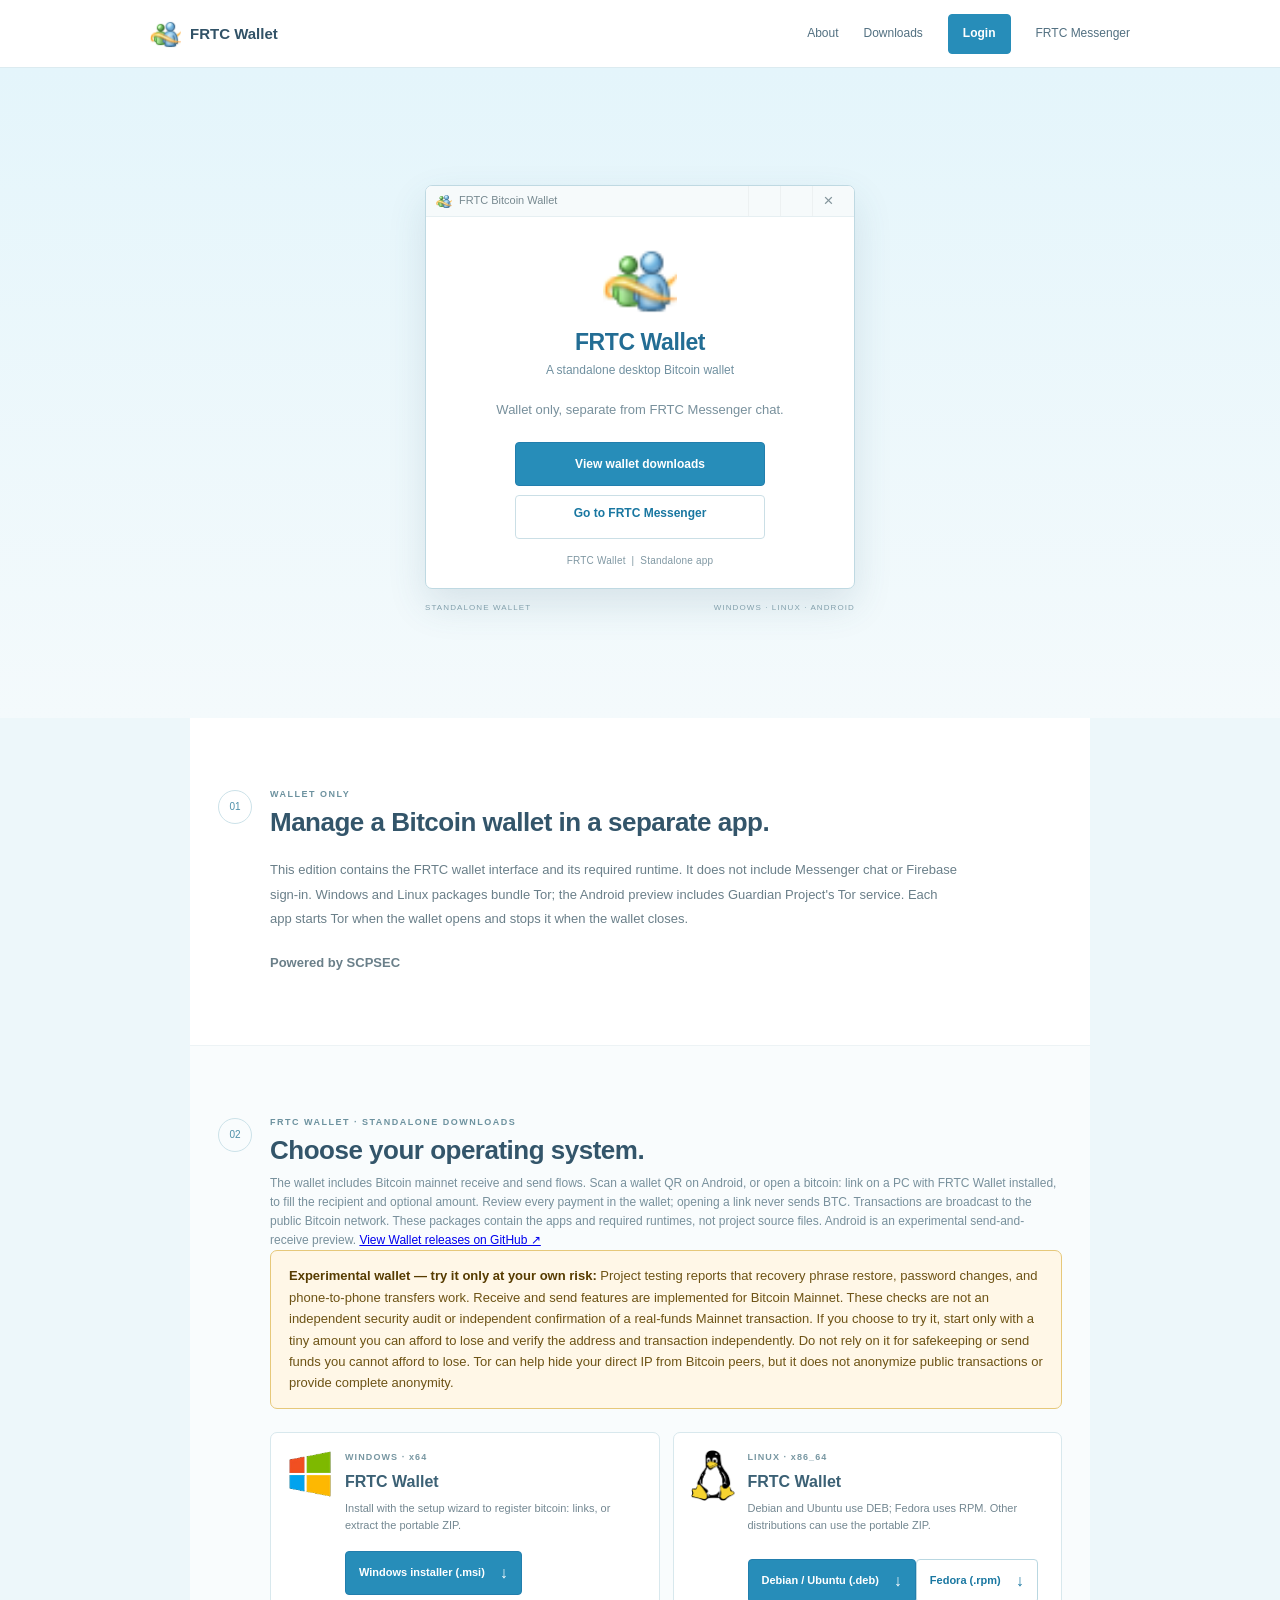
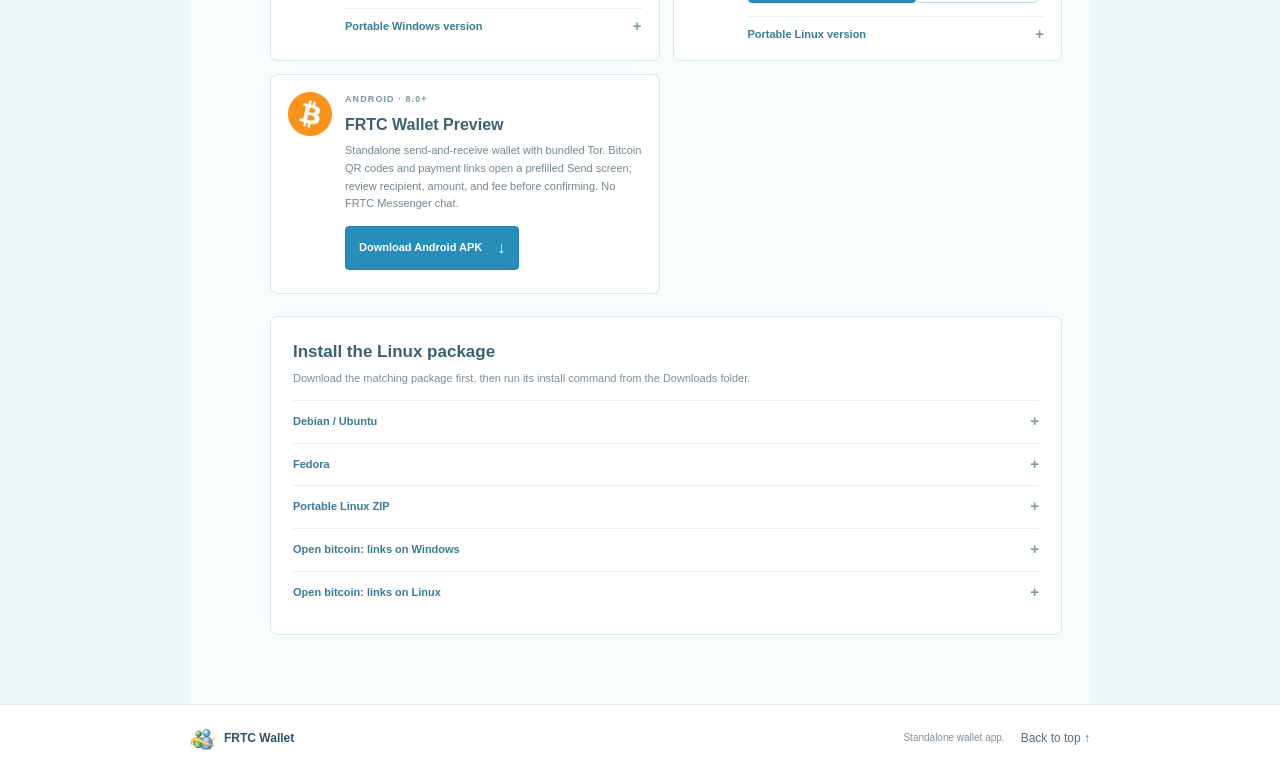
==== commit a7711303: "Add privacy-aware login links" ====
--- a/wallet.html
+++ b/wallet.html
@@ -13,7 +13,7 @@
 <body>
   <header class="site-header">
     <a class="brand" href="wallet.html"><img src="ico/msgsres_1.png" alt=""><span>FRTC Wallet</span></a>
-    <nav aria-label="Main navigation"><a href="#about">About</a><a href="#downloads">Downloads</a><a href="index.html">FRTC Messenger</a></nav>
+    <nav aria-label="Main navigation"><a href="#about">About</a><a href="#downloads">Downloads</a><a class="login-nav-button" href="https://login.scpsec.cc/" rel="noopener noreferrer" referrerpolicy="no-referrer">Login</a><a href="index.html">FRTC Messenger</a></nav>
   </header>
   <main id="top">
     <section class="welcome" aria-labelledby="welcome-title">
--- a/assits/site.css
+++ b/assits/site.css
@@ -85,3 +85,4 @@
  .privacy-points p{text-align:left}
  .download-cards.wallet-link-cards{max-width:100%}
 }
+/* Privacy-aware login link */.site-header nav .login-nav-button{min-height:40px;padding:0 14px;border:1px solid var(--blue);border-radius:4px;background:var(--blue);color:#fff;font-weight:600}.site-header nav .login-nav-button:hover{background:var(--blue-dark);border-color:var(--blue-dark);color:#fff}@media(max-width:620px){.site-header nav{gap:clamp(8px,3vw,14px);flex-wrap:wrap}}
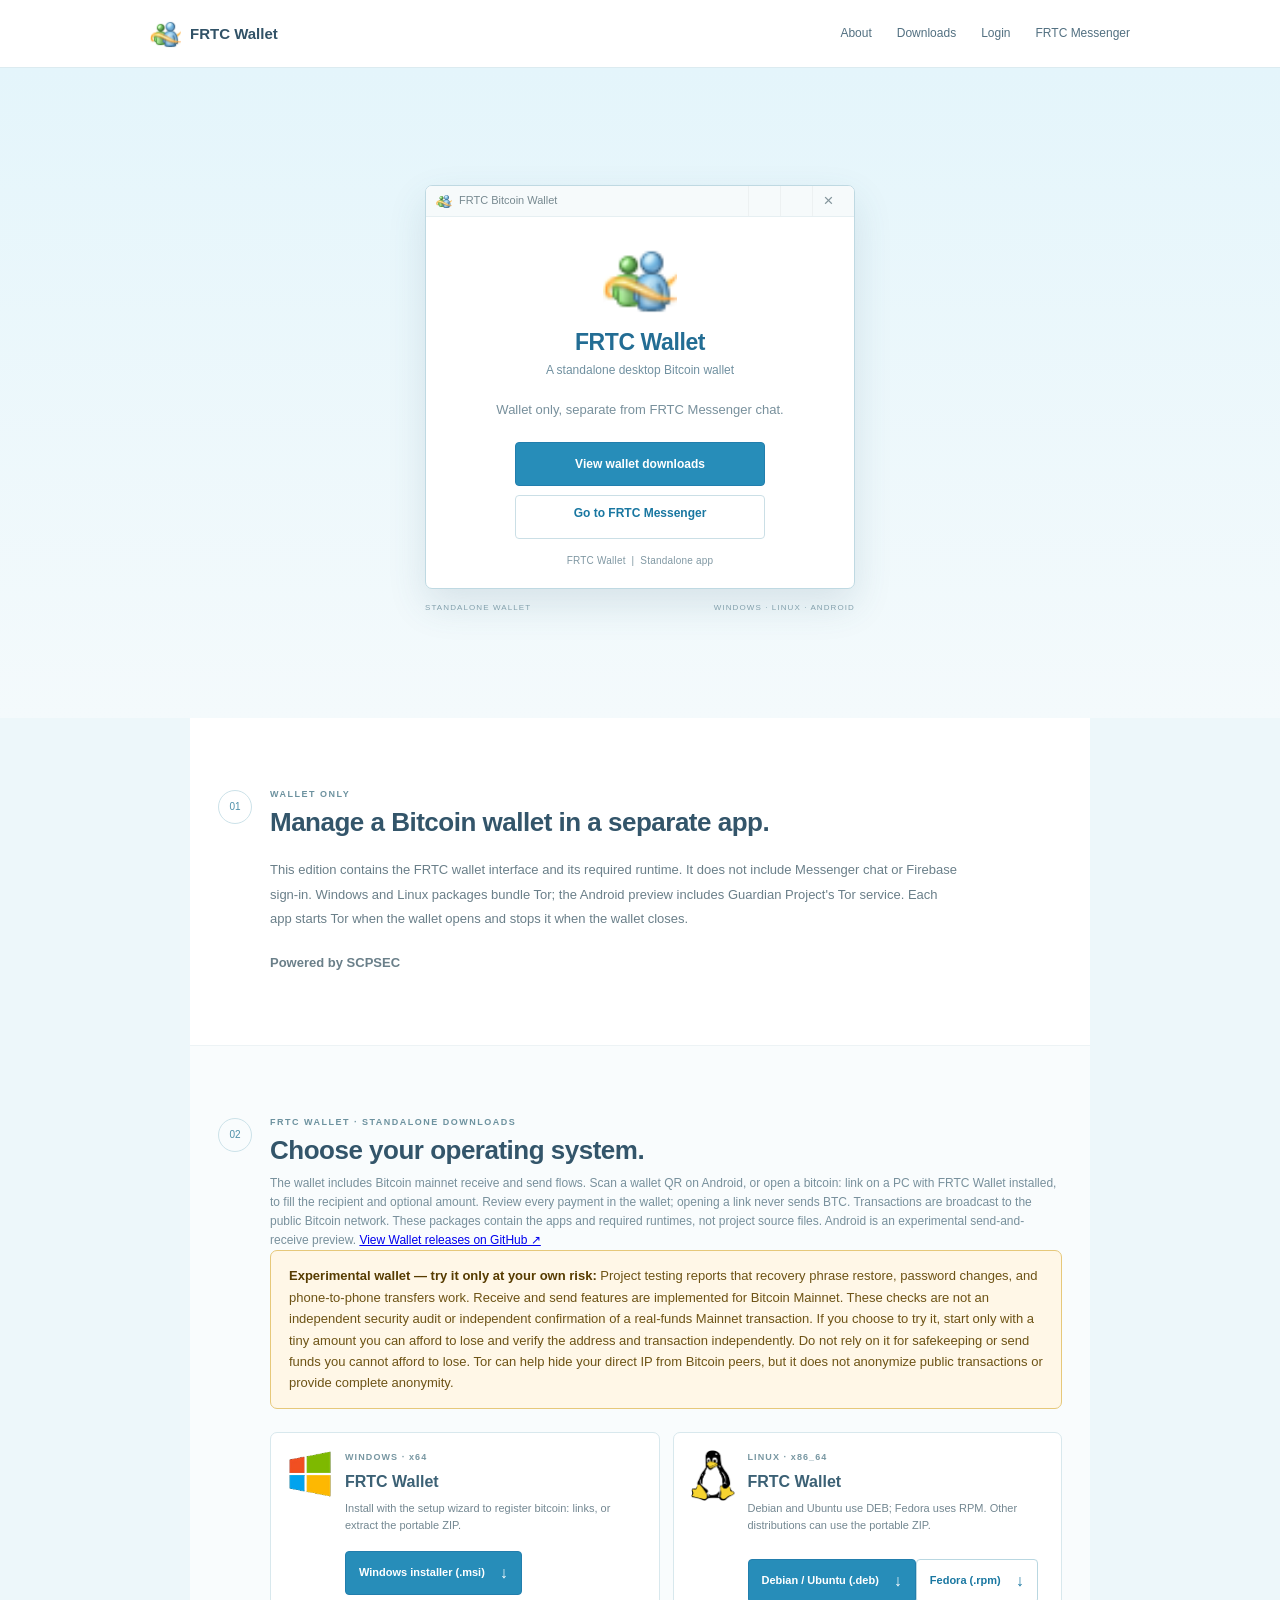
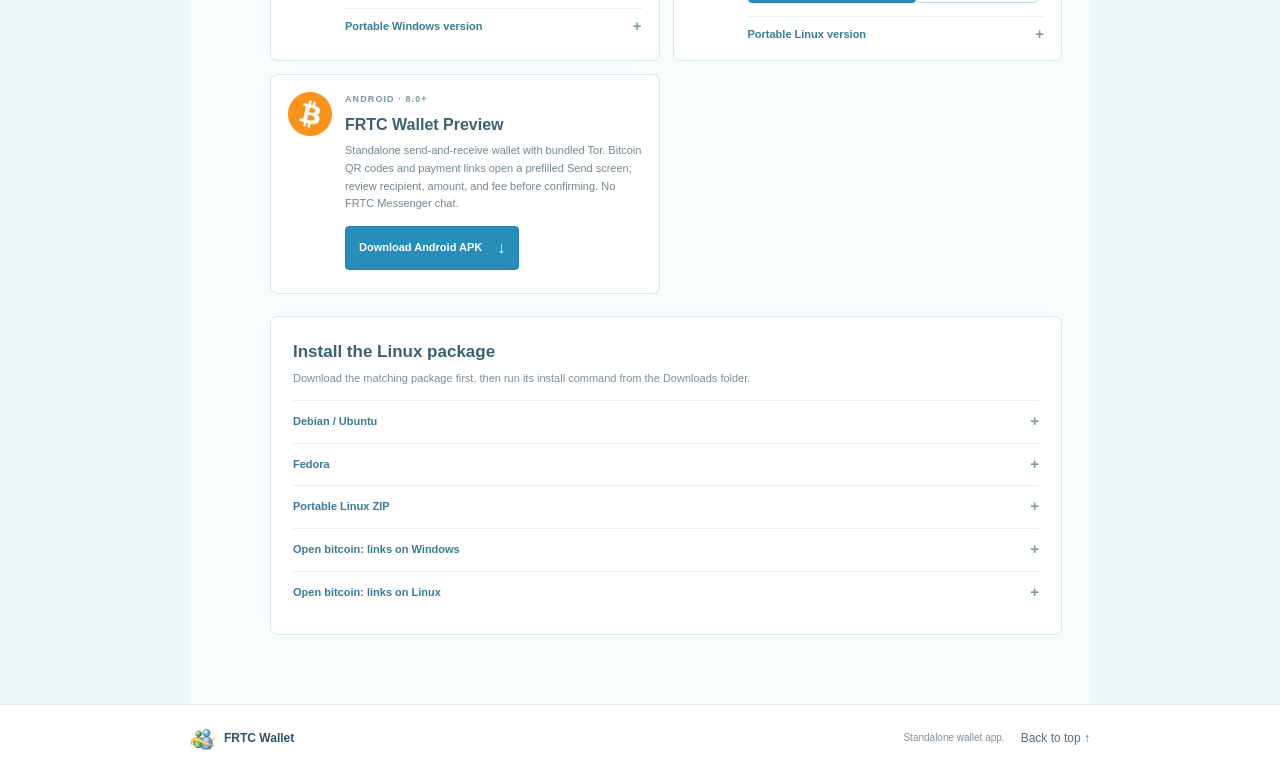
==== commit b5d7bef9: "Match login link style to navigation" ====
--- a/wallet.html
+++ b/wallet.html
@@ -13,7 +13,7 @@
 <body>
   <header class="site-header">
     <a class="brand" href="wallet.html"><img src="ico/msgsres_1.png" alt=""><span>FRTC Wallet</span></a>
-    <nav aria-label="Main navigation"><a href="#about">About</a><a href="#downloads">Downloads</a><a class="login-nav-button" href="https://login.scpsec.cc/" rel="noopener noreferrer" referrerpolicy="no-referrer">Login</a><a href="index.html">FRTC Messenger</a></nav>
+    <nav aria-label="Main navigation"><a href="#about">About</a><a href="#downloads">Downloads</a><a href="https://login.scpsec.cc/" rel="noopener noreferrer" referrerpolicy="no-referrer">Login</a><a href="index.html">FRTC Messenger</a></nav>
   </header>
   <main id="top">
     <section class="welcome" aria-labelledby="welcome-title">
--- a/assits/site.css
+++ b/assits/site.css
@@ -85,4 +85,4 @@
  .privacy-points p{text-align:left}
  .download-cards.wallet-link-cards{max-width:100%}
 }
-/* Privacy-aware login link */.site-header nav .login-nav-button{min-height:40px;padding:0 14px;border:1px solid var(--blue);border-radius:4px;background:var(--blue);color:#fff;font-weight:600}.site-header nav .login-nav-button:hover{background:var(--blue-dark);border-color:var(--blue-dark);color:#fff}@media(max-width:620px){.site-header nav{gap:clamp(8px,3vw,14px);flex-wrap:wrap}}
+@media(max-width:620px){.site-header nav{gap:clamp(8px,3vw,14px);flex-wrap:wrap}}
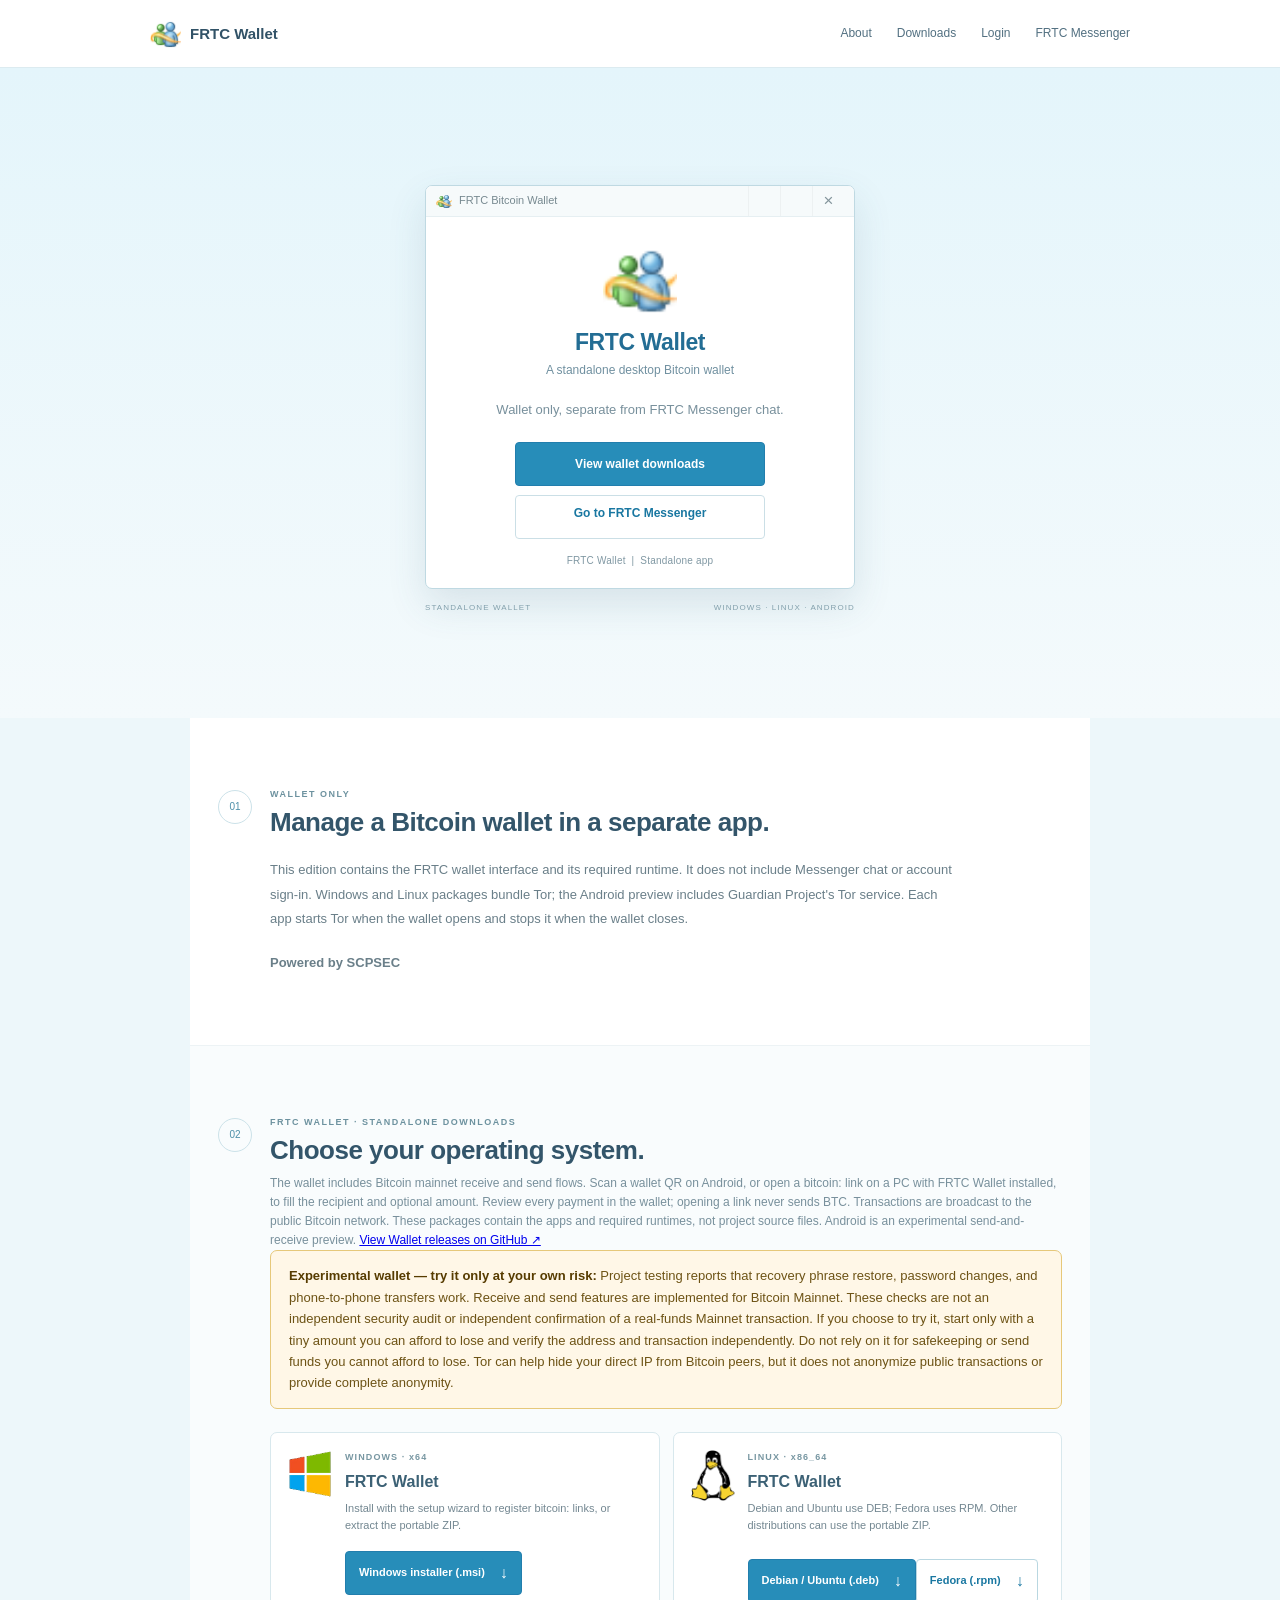
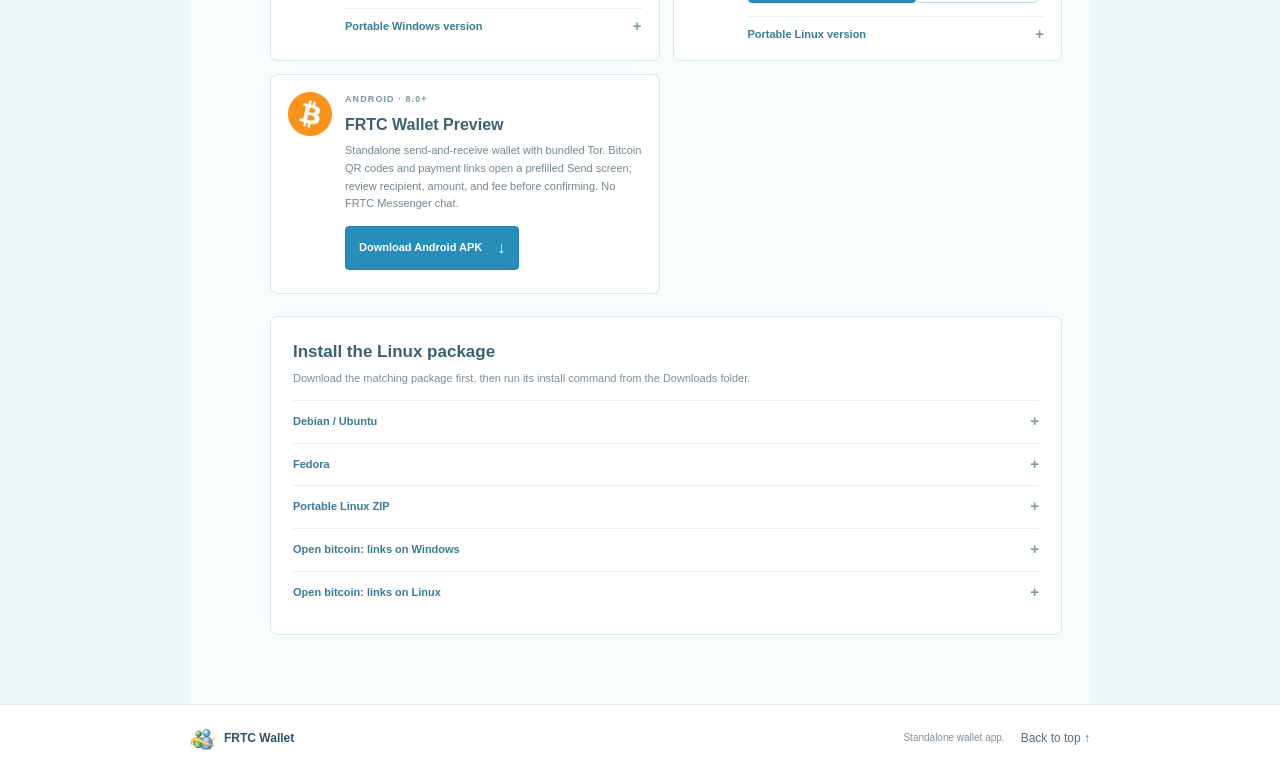
==== commit f5e67192: "Remove infrastructure details from public site" ====
--- a/wallet.html
+++ b/wallet.html
@@ -4,9 +4,32 @@
   <meta charset="utf-8">
   <meta name="viewport" content="width=device-width, initial-scale=1">
   <meta name="theme-color" content="#e8f7fc">
-  <meta name="description" content="Download the standalone FRTC Bitcoin Wallet for Windows, Linux, and Android.">
+  <meta name="description" content="Explore FRTC Wallet downloads for Windows, Linux, and Android, plus setup information for the standalone experimental Bitcoin wallet.">
+  <meta name="robots" content="index, follow, max-image-preview:large">
+  <link rel="canonical" href="https://scpsec.cc/wallet.html">
+  <meta property="og:type" content="website">
+  <meta property="og:title" content="FRTC Wallet | Standalone app">
+  <meta property="og:description" content="Standalone experimental Bitcoin wallet downloads for Windows, Linux, and Android.">
+  <meta property="og:url" content="https://scpsec.cc/wallet.html">
+  <meta property="og:image" content="https://scpsec.cc/ico/msgsres_1.png">
+  <meta property="og:image:alt" content="FRTC Wallet logo">
+  <meta property="og:site_name" content="FRTC">
+  <meta name="twitter:card" content="summary">
+  <meta name="twitter:title" content="FRTC Wallet | Standalone app">
+  <meta name="twitter:description" content="Standalone experimental Bitcoin wallet downloads for Windows, Linux, and Android.">
+  <meta name="twitter:image" content="https://scpsec.cc/ico/msgsres_1.png">
   <title>FRTC Wallet | Standalone app</title>
   <link rel="icon" type="image/png" href="ico/msgsres_1.png">
+  <script type="application/ld+json">
+  {
+    "@context": "https://schema.org",
+    "@type": "WebPage",
+    "name": "FRTC Wallet downloads",
+    "url": "https://scpsec.cc/wallet.html",
+    "description": "Standalone experimental Bitcoin wallet downloads and setup information.",
+    "isPartOf": { "@type": "WebSite", "name": "FRTC", "url": "https://scpsec.cc/" }
+  }
+  </script>
   <link rel="stylesheet" href="assits/site.css">
   <script defer src="assits/site.js"></script>
 </head>
@@ -35,7 +58,7 @@
     </section>
     <section class="content-section" id="about">
       <div class="section-title"><span>01</span><div><p class="section-kicker">WALLET ONLY</p><h2>Manage a Bitcoin wallet in a separate app.</h2></div></div>
-      <p class="section-copy">This edition contains the FRTC wallet interface and its required runtime. It does not include Messenger chat or Firebase sign-in. Windows and Linux packages bundle Tor; the Android preview includes Guardian Project's Tor service. Each app starts Tor when the wallet opens and stops it when the wallet closes.</p>
+      <p class="section-copy">This edition contains the FRTC wallet interface and its required runtime. It does not include Messenger chat or account sign-in. Windows and Linux packages bundle Tor; the Android preview includes Guardian Project's Tor service. Each app starts Tor when the wallet opens and stops it when the wallet closes.</p>
       <p class="section-copy powered-by"><strong>Powered by SCPSEC</strong></p>
     </section>
     <section class="content-section downloads-section" id="downloads">
